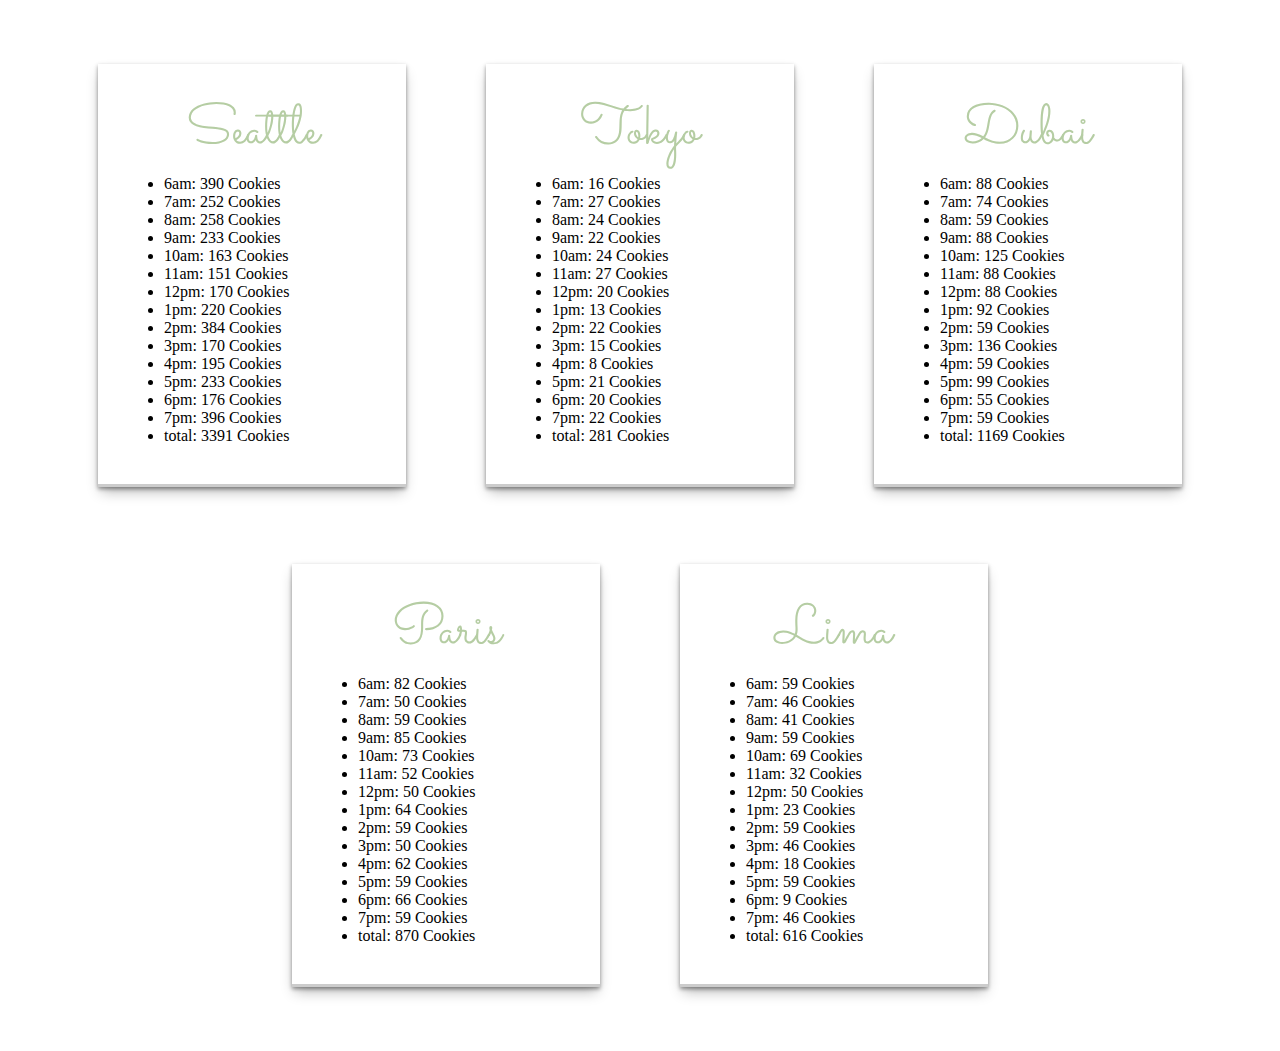
==== sales.html @ a0019d9b "Lab06 Updates" ====
<!DOCTYPE html>
<html>
<head>
  <meta charset="UTF-8">
  <meta http-equiv="X-UA-Compatible" content="IE=edge">
  <meta name="viewport" content="width=device-width, initial-scale=1.0">
  <title>About Me</title>
  <link rel="stylesheet" href="css/style.css">
  <link href="https://fonts.googleapis.com/css2?family=Merriweather:ital,wght@0,300;0,400;0,700;0,900;1,300;1,400;1,700;1,900&family=Montserrat:ital,wght@0,100;0,200;0,300;0,400;0,500;0,600;0,700;0,800;0,900;1,100;1,200;1,300;1,400;1,500;1,600;1,700;1,800;1,900&family=Sacramento&display=swap" rel="stylesheet">
</head>
<body>
    <header>

    </header>
    <main>
        <div id="seattle"></div>
        <div id="tokyo"></div>
        <div id="dubai"></div>
        <div id="paris"></div>
        <div id="lima"></div>

    </main>
    <footer>
        <script src="js/app.js"></script>

    </footer>
</body>

</html>
---- css/style.css ----
body{
margin: 2% auto;
text-align: center;
}

div {
   
box-shadow: rgba(0, 0, 0, 0.4) 0px 2px 4px, rgba(0, 0, 0, 0.3) 0px 7px 13px -3px, rgba(0, 0, 0, 0.2) 0px -3px 0px inset;
display: inline-block;
margin: 3%;
padding: 2%;
width: 20%;
}

h2 {
    font-family: 'Sacramento', cursive;
    font-size: 3.5rem;
    font-weight: normal;
    color: #B5CDA3;
    text-align: center;
    margin: 7% auto;
    line-height: 50px;

  }

ul {
    text-align: left;
}
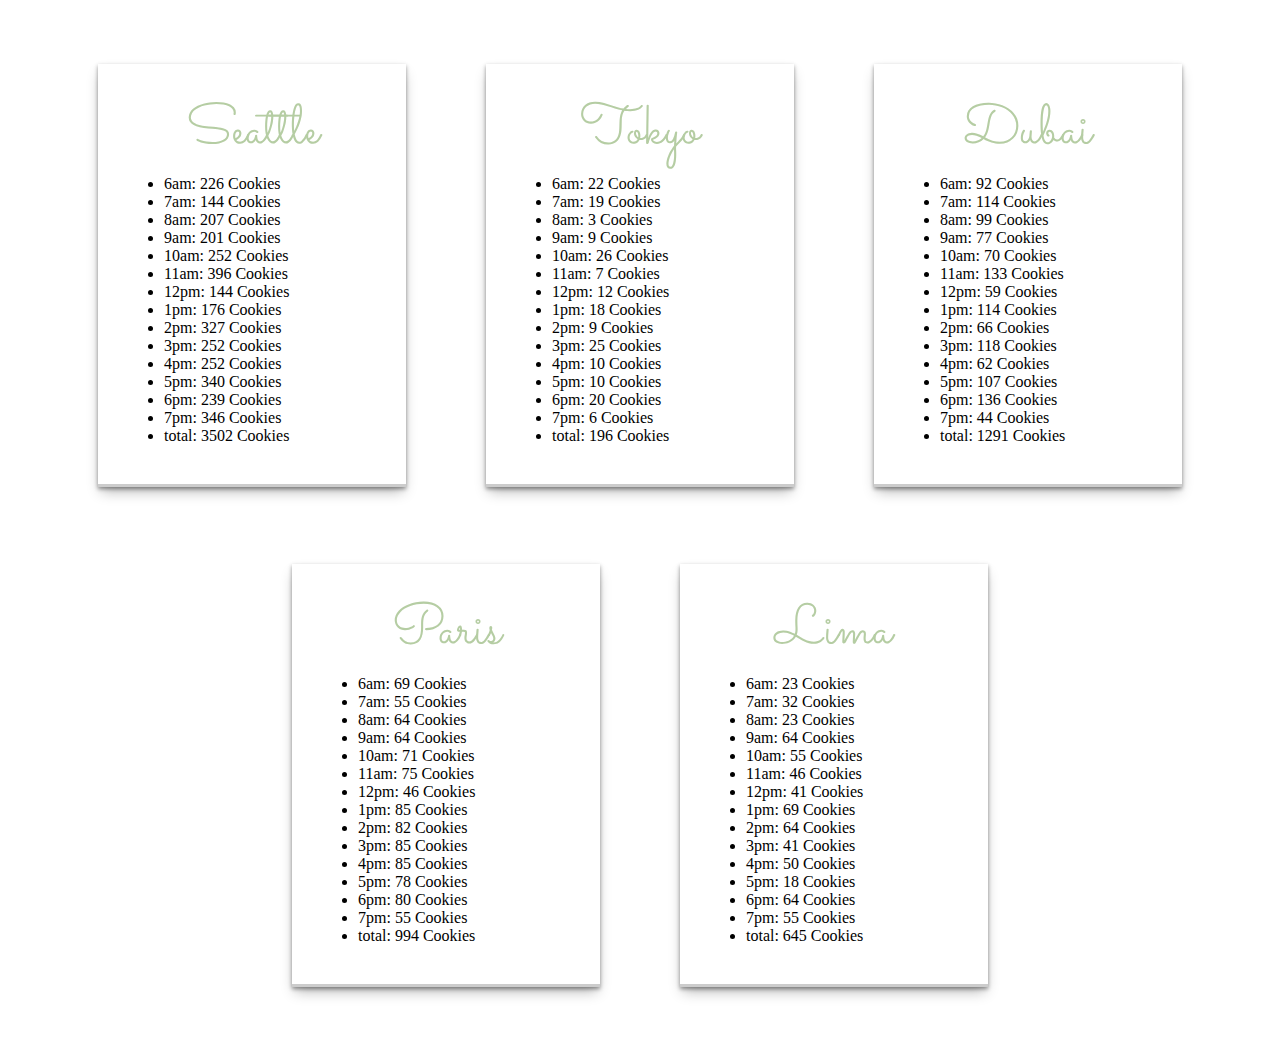
==== commit 9488a6bd: "Lab06 Updates" ====
--- a/sales.html
+++ b/sales.html
@@ -4,7 +4,7 @@
   <meta charset="UTF-8">
   <meta http-equiv="X-UA-Compatible" content="IE=edge">
   <meta name="viewport" content="width=device-width, initial-scale=1.0">
-  <title>About Me</title>
+  <title>Salmon's Cookies - sales</title>
   <link rel="stylesheet" href="css/style.css">
   <link href="https://fonts.googleapis.com/css2?family=Merriweather:ital,wght@0,300;0,400;0,700;0,900;1,300;1,400;1,700;1,900&family=Montserrat:ital,wght@0,100;0,200;0,300;0,400;0,500;0,600;0,700;0,800;0,900;1,100;1,200;1,300;1,400;1,500;1,600;1,700;1,800;1,900&family=Sacramento&display=swap" rel="stylesheet">
 </head>
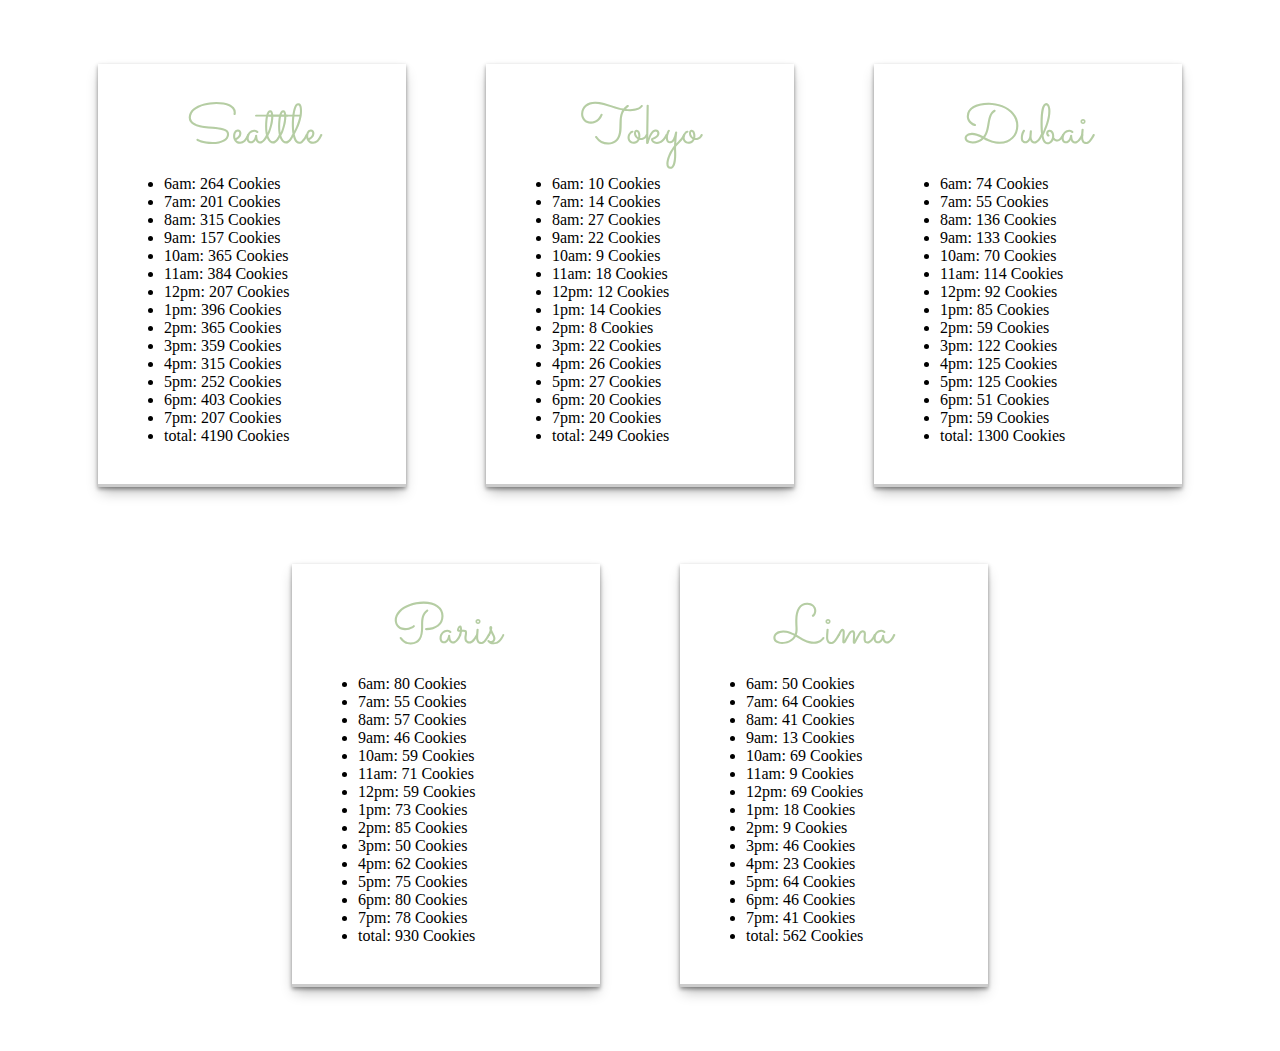
==== commit 6a069cf4: "Lab06 Updates" ====
--- a/sales.html
+++ b/sales.html
@@ -4,7 +4,7 @@
   <meta charset="UTF-8">
   <meta http-equiv="X-UA-Compatible" content="IE=edge">
   <meta name="viewport" content="width=device-width, initial-scale=1.0">
-  <title>Salmon's Cookies - sales</title>
+  <title>Sales</title>
   <link rel="stylesheet" href="css/style.css">
   <link href="https://fonts.googleapis.com/css2?family=Merriweather:ital,wght@0,300;0,400;0,700;0,900;1,300;1,400;1,700;1,900&family=Montserrat:ital,wght@0,100;0,200;0,300;0,400;0,500;0,600;0,700;0,800;0,900;1,100;1,200;1,300;1,400;1,500;1,600;1,700;1,800;1,900&family=Sacramento&display=swap" rel="stylesheet">
 </head>
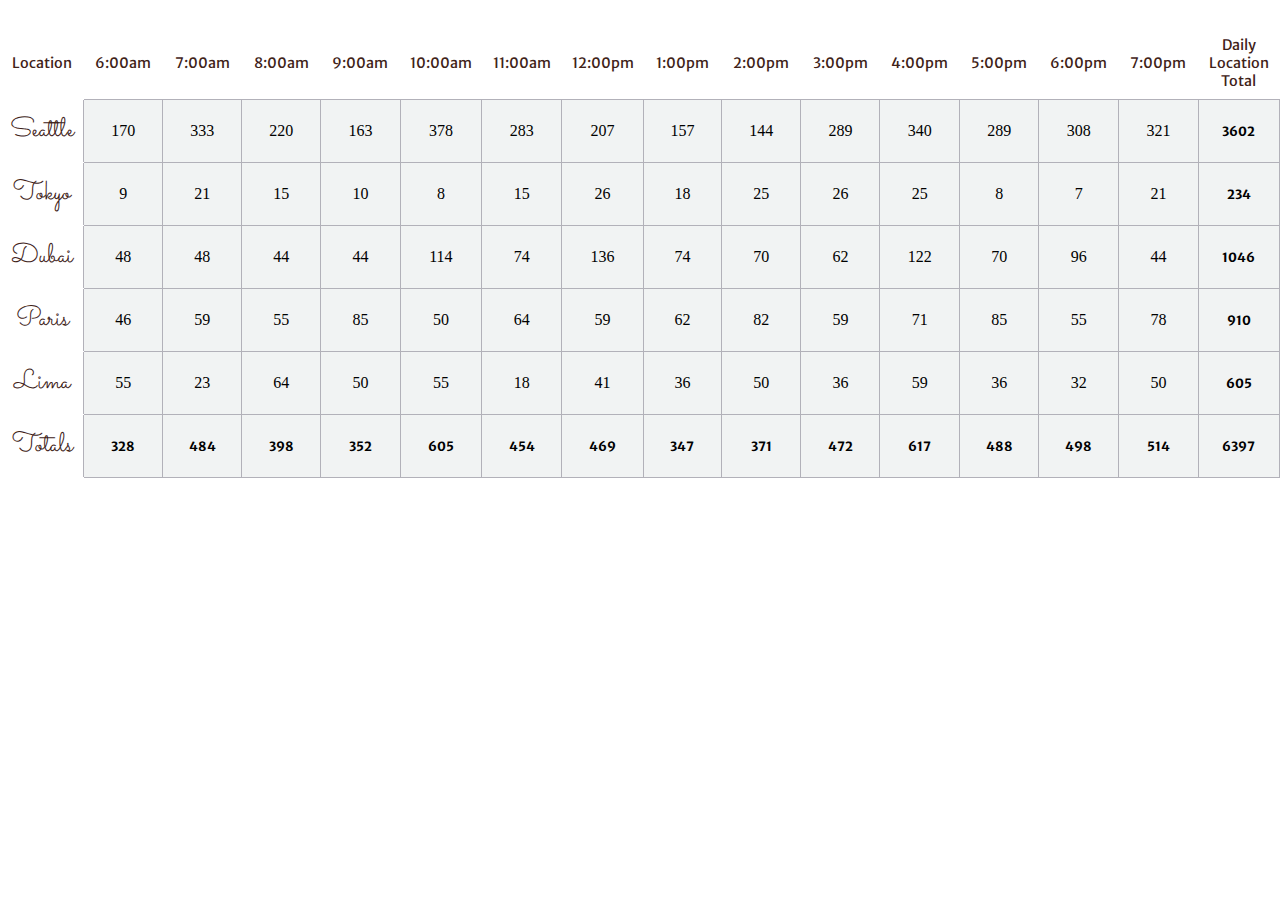
==== commit cd306dcb: "Lab07 Updates" ====
--- a/sales.html
+++ b/sales.html
@@ -7,12 +7,16 @@
   <title>Sales</title>
   <link rel="stylesheet" href="css/style.css">
   <link href="https://fonts.googleapis.com/css2?family=Merriweather:ital,wght@0,300;0,400;0,700;0,900;1,300;1,400;1,700;1,900&family=Montserrat:ital,wght@0,100;0,200;0,300;0,400;0,500;0,600;0,700;0,800;0,900;1,100;1,200;1,300;1,400;1,500;1,600;1,700;1,800;1,900&family=Sacramento&display=swap" rel="stylesheet">
+  <link rel="preconnect" href="https://fonts.googleapis.com">
+  <link rel="preconnect" href="https://fonts.gstatic.com" crossorigin>
+  <link href="https://fonts.googleapis.com/css2?family=Merriweather+Sans&display=swap" rel="stylesheet">
 </head>
 <body>
     <header>
 
     </header>
     <main>
+        <div id="sales"></div>
         <div id="seattle"></div>
         <div id="tokyo"></div>
         <div id="dubai"></div>
--- a/css/style.css
+++ b/css/style.css
@@ -2,15 +2,59 @@
 margin: 2% auto;
 text-align: center;
 }
+table {
+  background-color: #f1f3f3;
+  margin: 2% auto;
+  border-style: 1px solid;
+  border-collapse: collapse;
+}
+th {
+  background-color: #ffff;
+  width: 90px;
+  height: 70px;
+  font-family: 'Merriweather Sans', sans-serif;
+  font-size: 0.9rem;
+  font-weight: normal;
+  color: #402218;
+  text-align: center;
+}
+td {
+  border: 1px solid #B2B1B9;
+  height: 60px;
+}
+.tableHead {
+  margin: auto;
+	width: 600px;
+	border-collapse: collapse;
+	border: 1px solid #fff; /*for older IE*/
+}
+.location, .total {
+  background-color: #ffff;
+  border: 1px solid #fff;
+  border-right: #B2B1B9;
+  font-family: 'Sacramento', cursive;
+  font-size: 1.7rem;
+  font-weight: normal;
+  color: #402218;
+  text-align: center;
+}
+.bold {
+ 
+  font-size: 1.1rem;
+  font-family: 'Merriweather Sans', sans-serif;
+  font-size: 0.8rem;
+  font-weight: bold;
+}
 
-div {
+
+/* div {
    
 box-shadow: rgba(0, 0, 0, 0.4) 0px 2px 4px, rgba(0, 0, 0, 0.3) 0px 7px 13px -3px, rgba(0, 0, 0, 0.2) 0px -3px 0px inset;
 display: inline-block;
 margin: 3%;
 padding: 2%;
 width: 20%;
-}
+} 
 
 h2 {
     font-family: 'Sacramento', cursive;
@@ -25,4 +69,4 @@
 
 ul {
     text-align: left;
-}+} */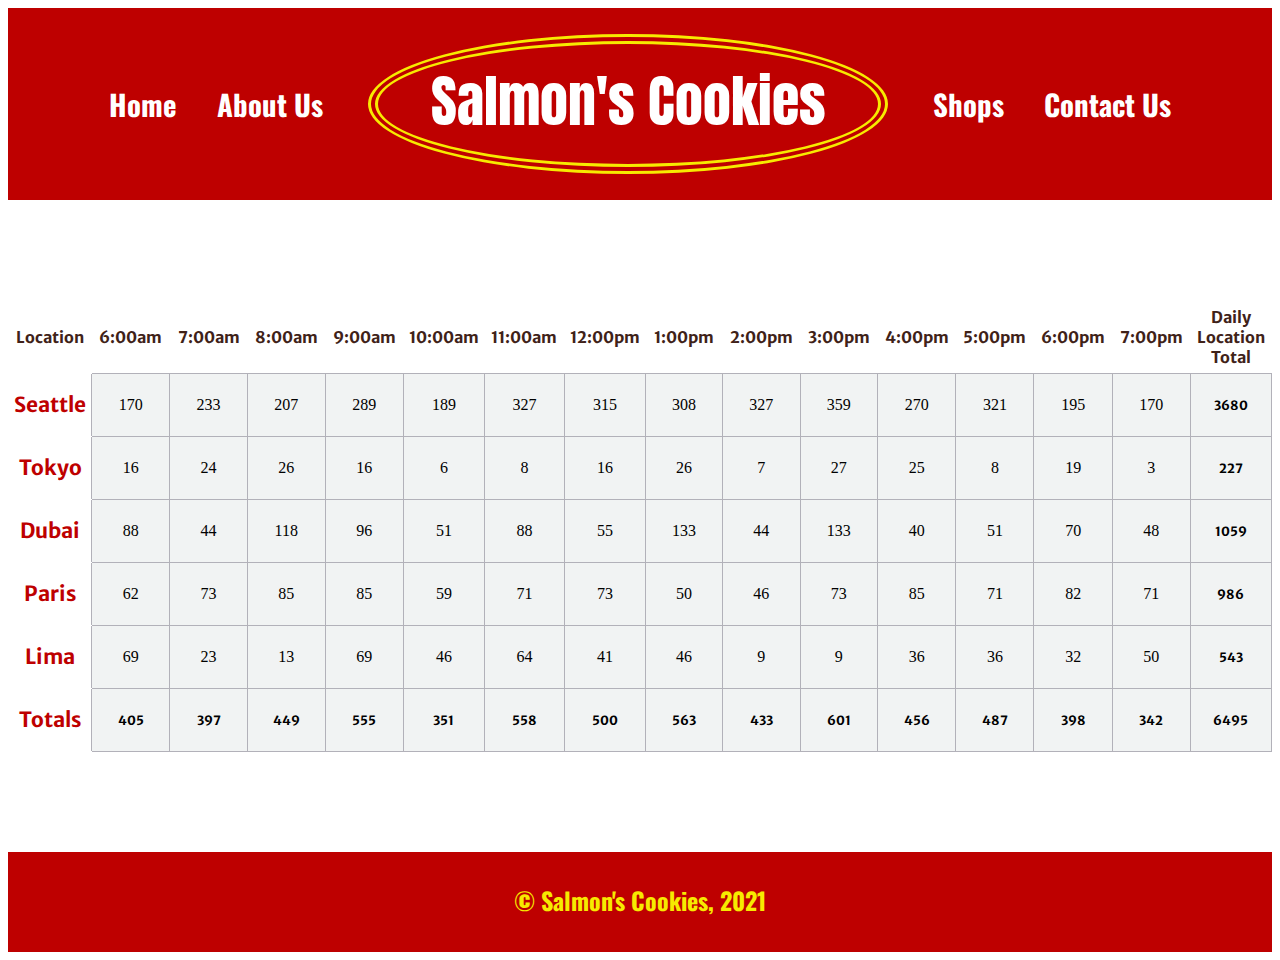
==== commit ab8cd06c: "Lab08-b Updates" ====
--- a/sales.html
+++ b/sales.html
@@ -6,15 +6,24 @@
   <meta name="viewport" content="width=device-width, initial-scale=1.0">
   <title>Sales</title>
   <link rel="stylesheet" href="css/style.css">
-  <link href="https://fonts.googleapis.com/css2?family=Merriweather:ital,wght@0,300;0,400;0,700;0,900;1,300;1,400;1,700;1,900&family=Montserrat:ital,wght@0,100;0,200;0,300;0,400;0,500;0,600;0,700;0,800;0,900;1,100;1,200;1,300;1,400;1,500;1,600;1,700;1,800;1,900&family=Sacramento&display=swap" rel="stylesheet">
   <link rel="preconnect" href="https://fonts.googleapis.com">
   <link rel="preconnect" href="https://fonts.gstatic.com" crossorigin>
-  <link href="https://fonts.googleapis.com/css2?family=Merriweather+Sans&display=swap" rel="stylesheet">
+  <link href="https://fonts.googleapis.com/css2?family=Anton&family=Merriweather+Sans:wght@300&family=Oswald:wght@200&family=Roboto+Condensed:wght@700&family=Sacramento&display=swap" rel="stylesheet">
 </head>
 <body>
     <header>
-
-    </header>
+        <ul >
+          <li><a href="">About Us</a></li>
+          <li><a href="index.html">Home</a></li>
+        </ul>
+        <div class="logo">
+          <h1>Salmon's Cookies</h1>
+        </div>
+        <ul >
+            <li><a href="">Contact Us</a></li>
+            <li><a href="sales.html">Shops</a></li>
+          </ul>
+      </header>
     <main>
         <div id="sales"></div>
         <div id="seattle"></div>
@@ -26,7 +35,7 @@
     </main>
     <footer>
         <script src="js/app.js"></script>
-
+        © Salmon's Cookies, 2021
     </footer>
 </body>
 
--- a/css/style.css
+++ b/css/style.css
@@ -1,7 +1,63 @@
 body{
-margin: 2% auto;
-text-align: center;
+  text-align: center;
 }
+h1 {
+  font-size: 3.5rem;
+  color: #ffffff;
+  display: inline-block;
+  margin-top: 15px;
+  font-family: 'Anton', sans-serif;
+  font-weight: normal;
+}
+h2 {
+  font-size: 2.5rem; 
+}
+h3 {
+  
+  font-weight: normal;
+  font-size: 2.5rem;
+  color: #E48900;
+   
+}
+p {
+  font-size: 1.5rem;
+   text-align: center;
+   padding: 0 7%;
+}  
+a {
+  text-decoration: none;
+  color: white;
+}
+ul {
+  list-style-type: none;
+  margin:0 ;
+  padding: 0;
+  overflow: hidden;
+  display: inline-block;
+}
+li {
+  display: inline;
+  font-family: 'Oswald', sans-serif;
+  font-size: 1.8rem;
+  font-weight: bold;
+  margin: 0 20px ;
+   float: right;
+}
+header {
+  background-color: #BE0000;
+    color: #fff;
+    padding: 1rem; 
+    font-size: 1.3rem;   
+}
+.logo{
+  border: 10px double #F7EA00;
+  border-radius: 100%;
+  width: 500px;
+  height: 120px;
+  margin: 10px 20px ;
+  display: inline-block;
+}
+
 table {
   background-color: #f1f3f3;
   margin: 2% auto;
@@ -13,8 +69,8 @@
   width: 90px;
   height: 70px;
   font-family: 'Merriweather Sans', sans-serif;
-  font-size: 0.9rem;
-  font-weight: normal;
+  font-size: 1rem;
+  font-weight: bolder;
   color: #402218;
   text-align: center;
 }
@@ -22,28 +78,44 @@
   border: 1px solid #B2B1B9;
   height: 60px;
 }
+#sales{
+  margin: 100px 0;
+}
 .tableHead {
   margin: auto;
 	width: 600px;
 	border-collapse: collapse;
-	border: 1px solid #fff; /*for older IE*/
+	border: 1px solid #fff;
 }
 .location, .total {
   background-color: #ffff;
   border: 1px solid #fff;
   border-right: #B2B1B9;
-  font-family: 'Sacramento', cursive;
-  font-size: 1.7rem;
-  font-weight: normal;
-  color: #402218;
+  font-family: 'Merriweather Sans', sans-serif;
+  font-size: 1.3rem;
+  font-weight: bold;
+  color: #BE0000;
   text-align: center;
 }
+
+
 .bold {
  
   font-size: 1.1rem;
   font-family: 'Merriweather Sans', sans-serif;
   font-size: 0.8rem;
   font-weight: bold;
+}
+
+footer {
+  background-color: #BE0000;
+  height: 100px;
+  color: #F7EA00;
+  font-family: 'Oswald', sans-serif;
+  font-size: 1.5rem;
+  font-weight: bold;
+  box-sizing: border-box;
+  padding-top: 30px;
 }
 
 
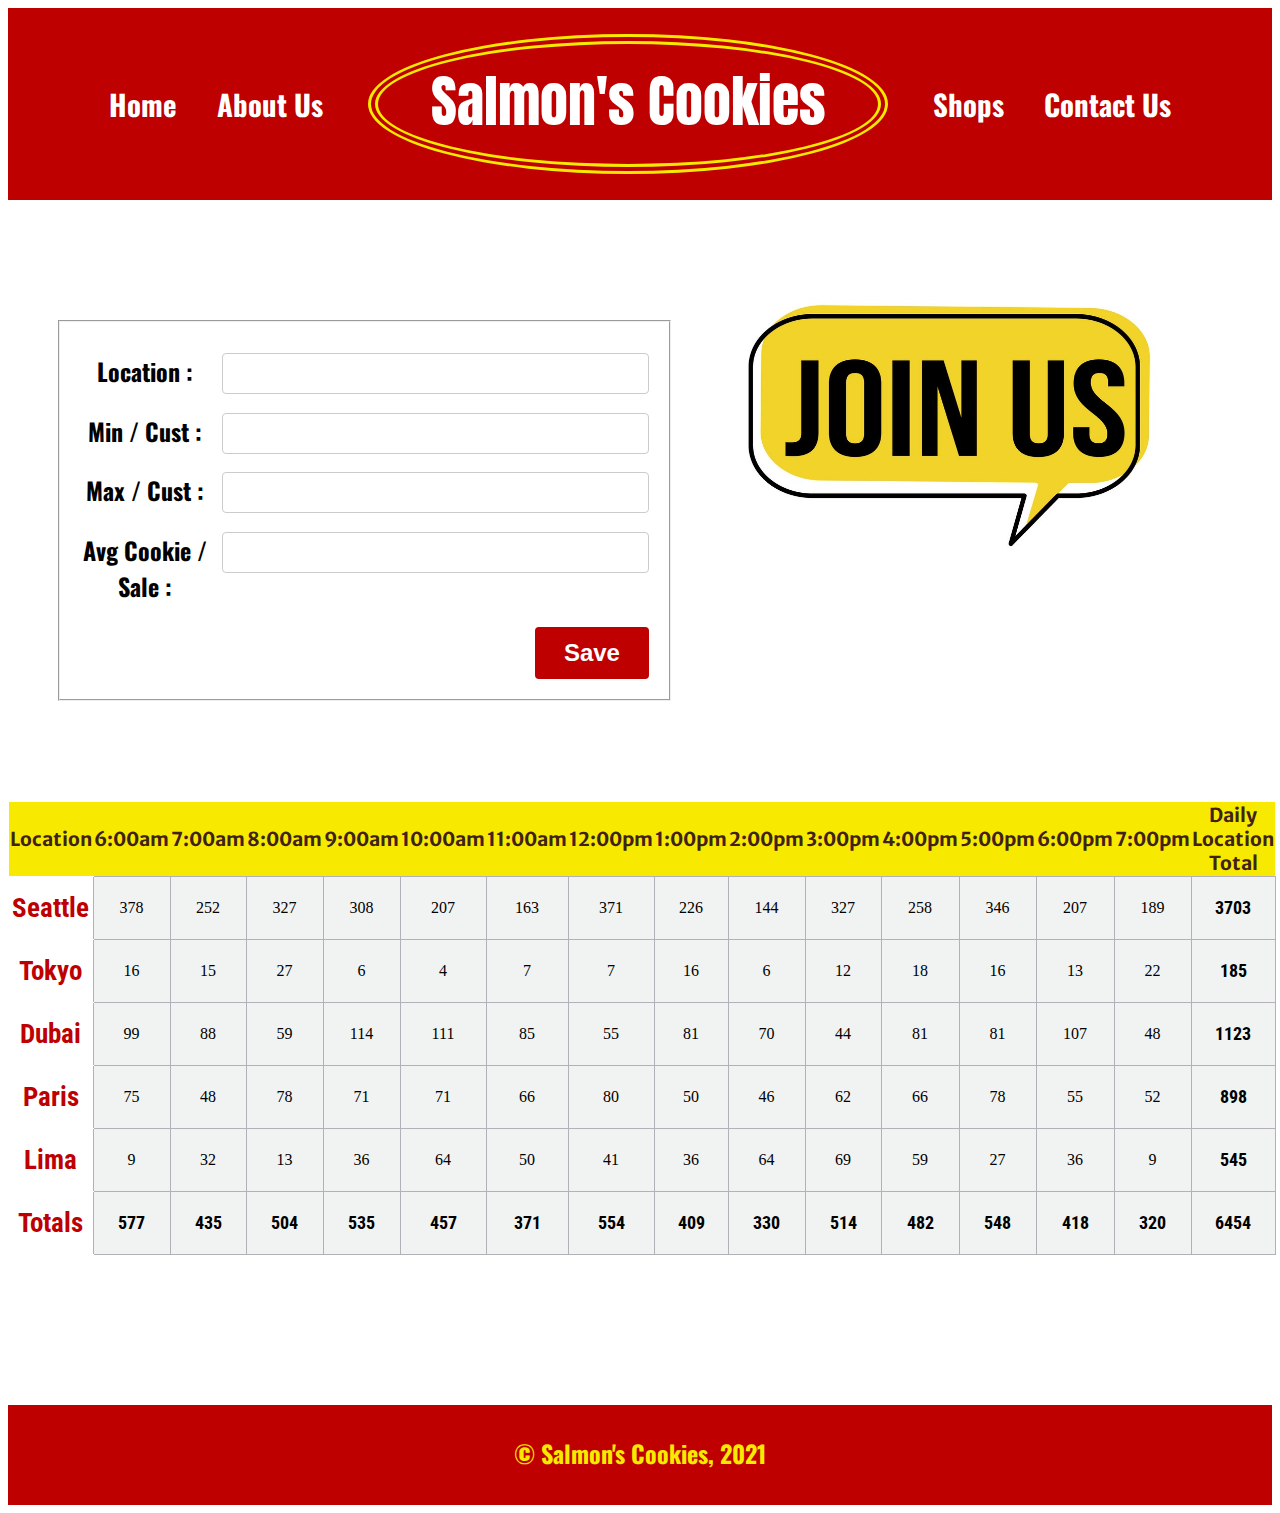
==== commit f62ce24e: "Lab09 Updates" ====
--- a/sales.html
+++ b/sales.html
@@ -1,5 +1,5 @@
 <!DOCTYPE html>
-<html>
+<html lang="en">
 <head>
   <meta charset="UTF-8">
   <meta http-equiv="X-UA-Compatible" content="IE=edge">
@@ -25,12 +25,54 @@
           </ul>
       </header>
     <main>
+      <div class="col-50">
+      <form id="form">
+        <fieldset>
+          <div class="row">
+            <div class="col-25">
+            <label for="location">Location :</label>
+            </div>
+            <div class="col-75">
+            <input type="text" name="location" id="location">
+            </div>
+          </div> 
+          <div class="row">
+            <div class="col-25"> 
+              <label for="minCust">Min / Cust :</label>
+            </div>
+            <div class="col-75">
+               <input type="number" name="minCus" id="minCus">
+            </div>
+        </div> 
+          <div class="row">
+            <div class="col-25">
+              <label for="maxCust">Max / Cust :</label>
+            </div>
+            <div class="col-75">  
+              <input type="number" name="maxCus" id="maxCus"> 
+            </div>
+          </div>    
+          <div class="row">
+            <div class="col-25">
+              <label for="avgCookies">Avg Cookie / Sale :</label>
+            </div>
+           <div class="col-75">
+              <input type="text" name="avgCookies" id="avgCookies">
+            </div>
+          </div>
+          <input type="submit" value="Save">
+        </fieldset>
+      </form>
+    </div>
+    <div class="col-50">
+      <img src="img/join.jpg" alt="" class="join-img">
+    </div>
         <div id="sales"></div>
-        <div id="seattle"></div>
+        <!-- <div id="seattle"></div>
         <div id="tokyo"></div>
         <div id="dubai"></div>
         <div id="paris"></div>
-        <div id="lima"></div>
+        <div id="lima"></div> -->
 
     </main>
     <footer>
--- a/css/style.css
+++ b/css/style.css
@@ -50,13 +50,90 @@
     font-size: 1.3rem;   
 }
 .logo{
-  border: 10px double #F7EA00;
+  border: 10px double #f7ea00;
   border-radius: 100%;
   width: 500px;
   height: 120px;
   margin: 10px 20px ;
   display: inline-block;
 }
+input[type=text], input[type=number],select, textarea {
+  width: 100%;
+  padding: 12px;
+  border: 1px solid #ccc;
+  border-radius: 4px;
+  resize: vertical;
+  box-sizing: border-box;
+}
+
+label {
+  padding: 0 12px 12px 0;
+  display: inline-block;
+  box-sizing: border-box;
+  font-family: 'Oswald', sans-serif;
+    font-size: 1.5rem;
+    font-weight: bold;
+   
+}
+input[type=submit] {
+  background-color:  #BE0000;
+  color: white;
+  width: 20%;
+  margin-top: 2%;
+  font-size: 1.5rem;
+  padding: 12px 20px;
+  border: none;
+  border-radius: 4px;
+  cursor: pointer;
+  float: right;
+  font-weight: bold;
+ 
+}
+
+input[type=submit]:hover {
+  background-color: #f7ea00;
+}
+fieldset {
+  
+  padding: 20px;
+  width: 90%;
+  margin-top: 70px;
+    margin-left: 50px;
+  
+}
+.col-50 {
+  float: left;
+  width: 50%;
+  margin: 50px 0 100px;
+}
+.col-25 {
+  float: left;
+  width: 25%;
+
+}
+
+.col-75 {
+  float: left;
+  width: 75%;
+ 
+}
+.join-img{
+  width: 80%;
+  height: auto;
+}
+.row {
+  margin-top: 2%;
+}
+.row:after {
+  content: "";
+  display: table;
+  clear: both;
+  margin-top: 3%;
+}
+
+#sales{
+  margin-bottom: 150px ;
+} 
 
 table {
   background-color: #f1f3f3;
@@ -65,11 +142,11 @@
   border-collapse: collapse;
 }
 th {
-  background-color: #ffff;
-  width: 90px;
+  background-color: #f7ea00;
+  width: 98px;
   height: 70px;
   font-family: 'Merriweather Sans', sans-serif;
-  font-size: 1rem;
+  font-size: 1.2rem;
   font-weight: bolder;
   color: #402218;
   text-align: center;
@@ -78,9 +155,7 @@
   border: 1px solid #B2B1B9;
   height: 60px;
 }
-#sales{
-  margin: 100px 0;
-}
+
 .tableHead {
   margin: auto;
 	width: 600px;
@@ -91,8 +166,8 @@
   background-color: #ffff;
   border: 1px solid #fff;
   border-right: #B2B1B9;
-  font-family: 'Merriweather Sans', sans-serif;
-  font-size: 1.3rem;
+  font-family: 'Roboto Condensed', sans-serif;
+  font-size: 1.7rem;
   font-weight: bold;
   color: #BE0000;
   text-align: center;
@@ -102,8 +177,7 @@
 .bold {
  
   font-size: 1.1rem;
-  font-family: 'Merriweather Sans', sans-serif;
-  font-size: 0.8rem;
+  font-family: 'Roboto Condensed', sans-serif;
   font-weight: bold;
 }
 
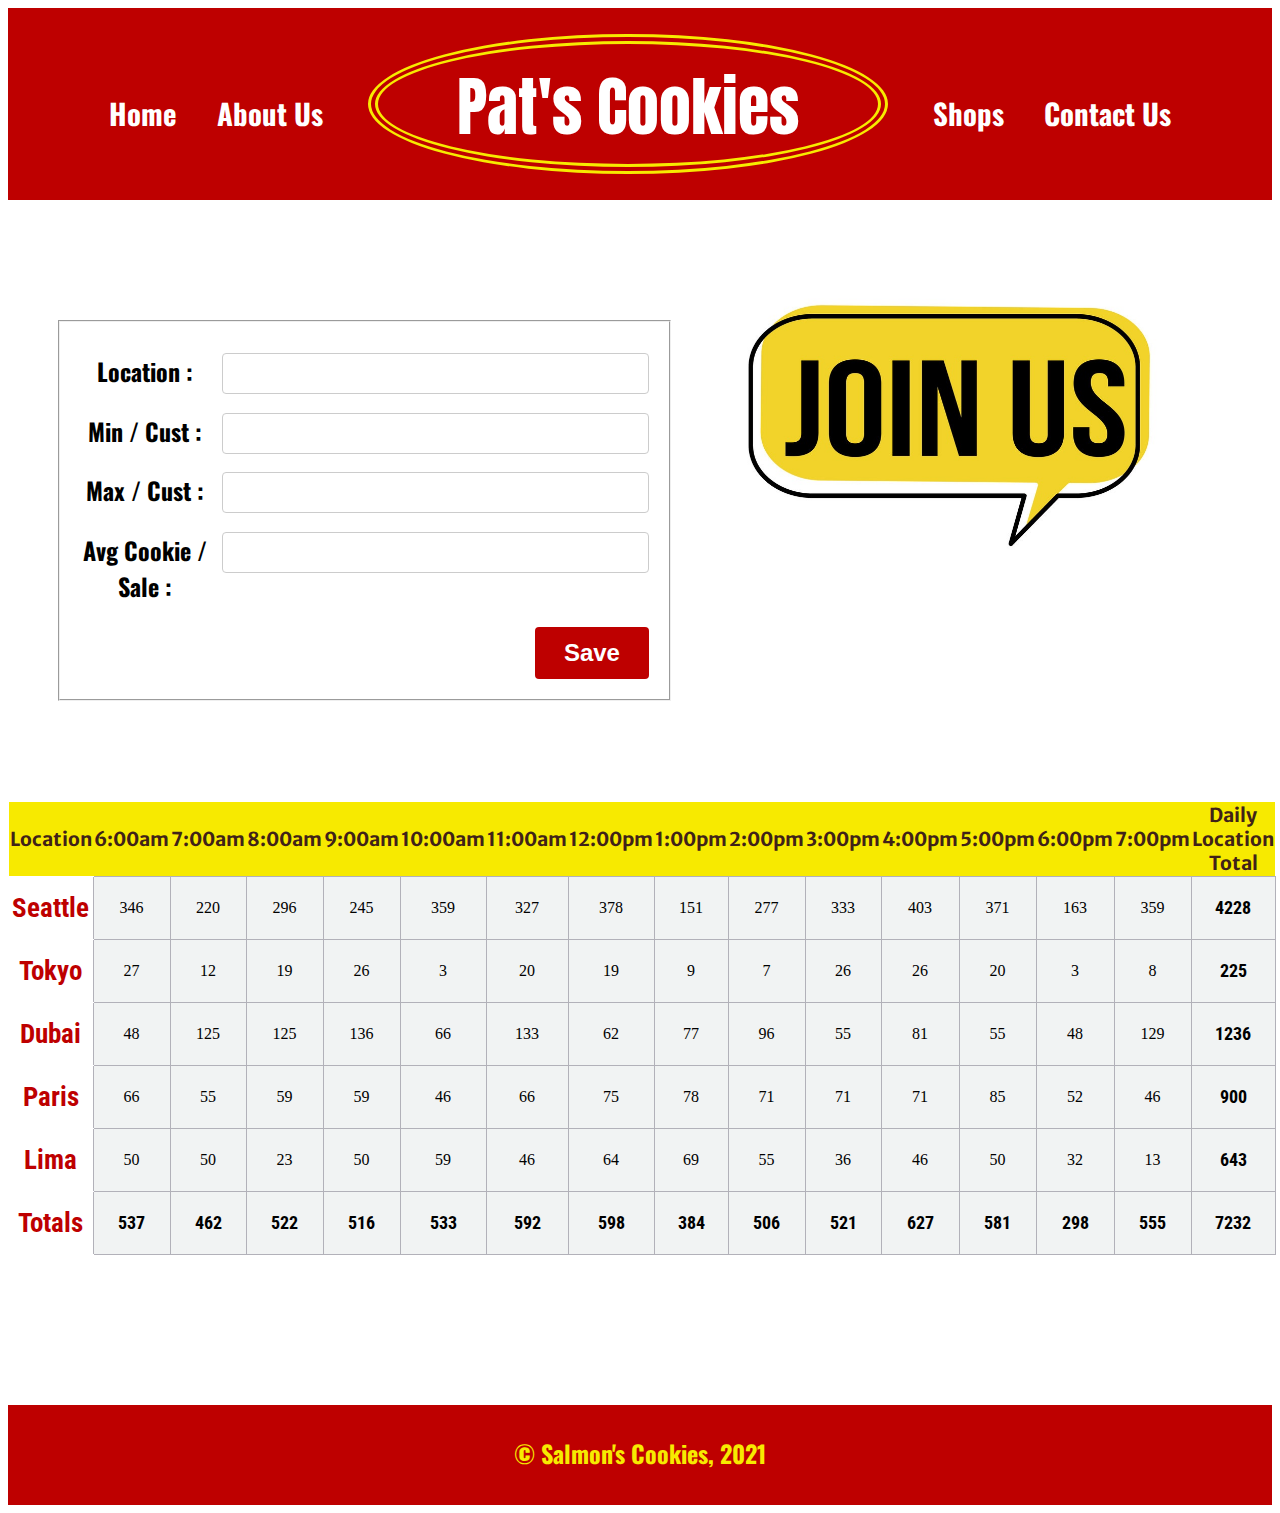
==== commit 05fbfdcd: "Beautifying Page" ====
--- a/sales.html
+++ b/sales.html
@@ -17,7 +17,7 @@
           <li><a href="index.html">Home</a></li>
         </ul>
         <div class="logo">
-          <h1>Salmon's Cookies</h1>
+          <h1>Pat's Cookies</h1>
         </div>
         <ul >
             <li><a href="">Contact Us</a></li>
--- a/css/style.css
+++ b/css/style.css
@@ -2,7 +2,7 @@
   text-align: center;
 }
 h1 {
-  font-size: 3.5rem;
+  font-size: 4rem;
   color: #ffffff;
   display: inline-block;
   margin-top: 15px;
@@ -143,7 +143,7 @@
 }
 th {
   background-color: #f7ea00;
-  width: 98px;
+  width: 90px;
   height: 70px;
   font-family: 'Merriweather Sans', sans-serif;
   font-size: 1.2rem;
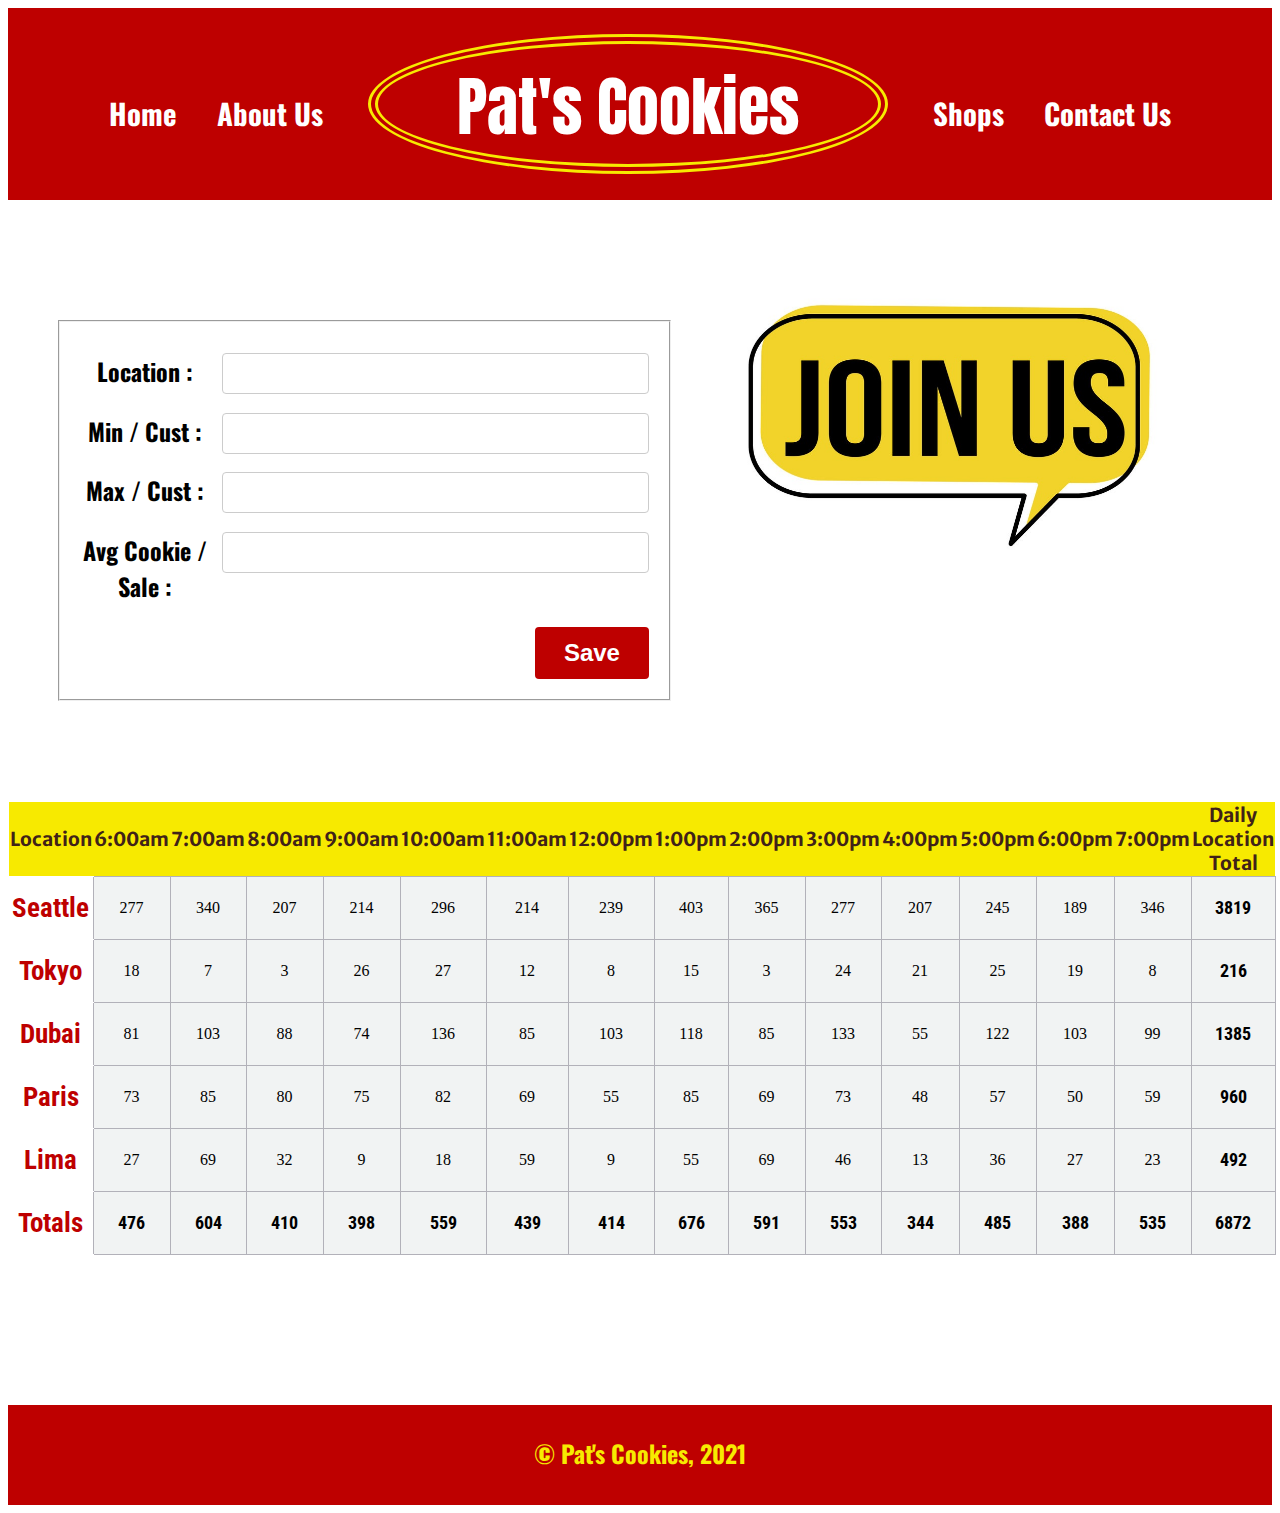
==== commit 13da12b8: "Last Touches" ====
--- a/sales.html
+++ b/sales.html
@@ -11,7 +11,7 @@
   <link href="https://fonts.googleapis.com/css2?family=Anton&family=Merriweather+Sans:wght@300&family=Oswald:wght@200&family=Roboto+Condensed:wght@700&family=Sacramento&display=swap" rel="stylesheet">
 </head>
 <body>
-    <header>
+    <header class="sticky">
         <ul >
           <li><a href="">About Us</a></li>
           <li><a href="index.html">Home</a></li>
@@ -77,7 +77,7 @@
     </main>
     <footer>
         <script src="js/app.js"></script>
-        © Salmon's Cookies, 2021
+        © Pat's Cookies, 2021
     </footer>
 </body>
 
--- a/css/style.css
+++ b/css/style.css
@@ -48,6 +48,7 @@
     color: #fff;
     padding: 1rem; 
     font-size: 1.3rem;   
+  
 }
 .logo{
   border: 10px double #f7ea00;
@@ -190,6 +191,16 @@
   font-weight: bold;
   box-sizing: border-box;
   padding-top: 30px;
+
+}
+
+hr {
+  display: inline-block;
+  border: 5px;
+}
+.footer-img {
+  width: 50px;
+  height: 50px;
 }
 
 
